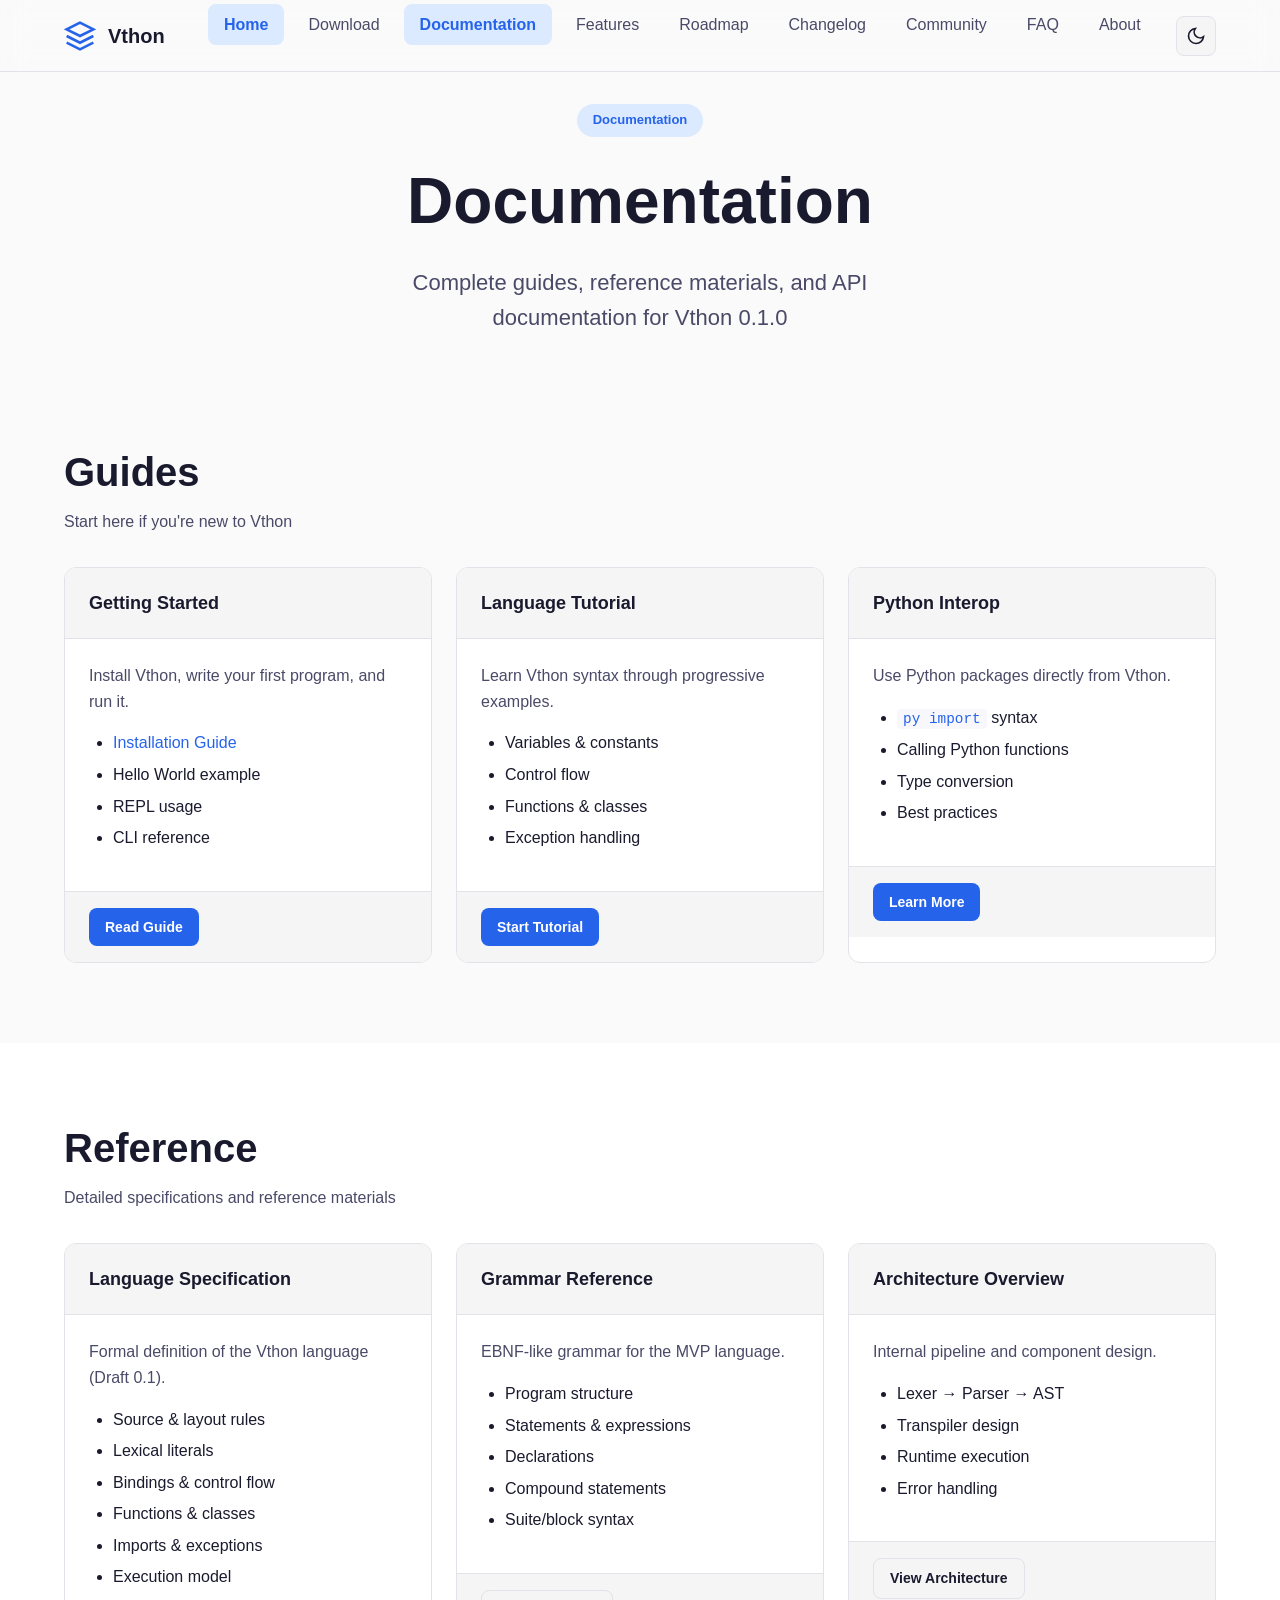
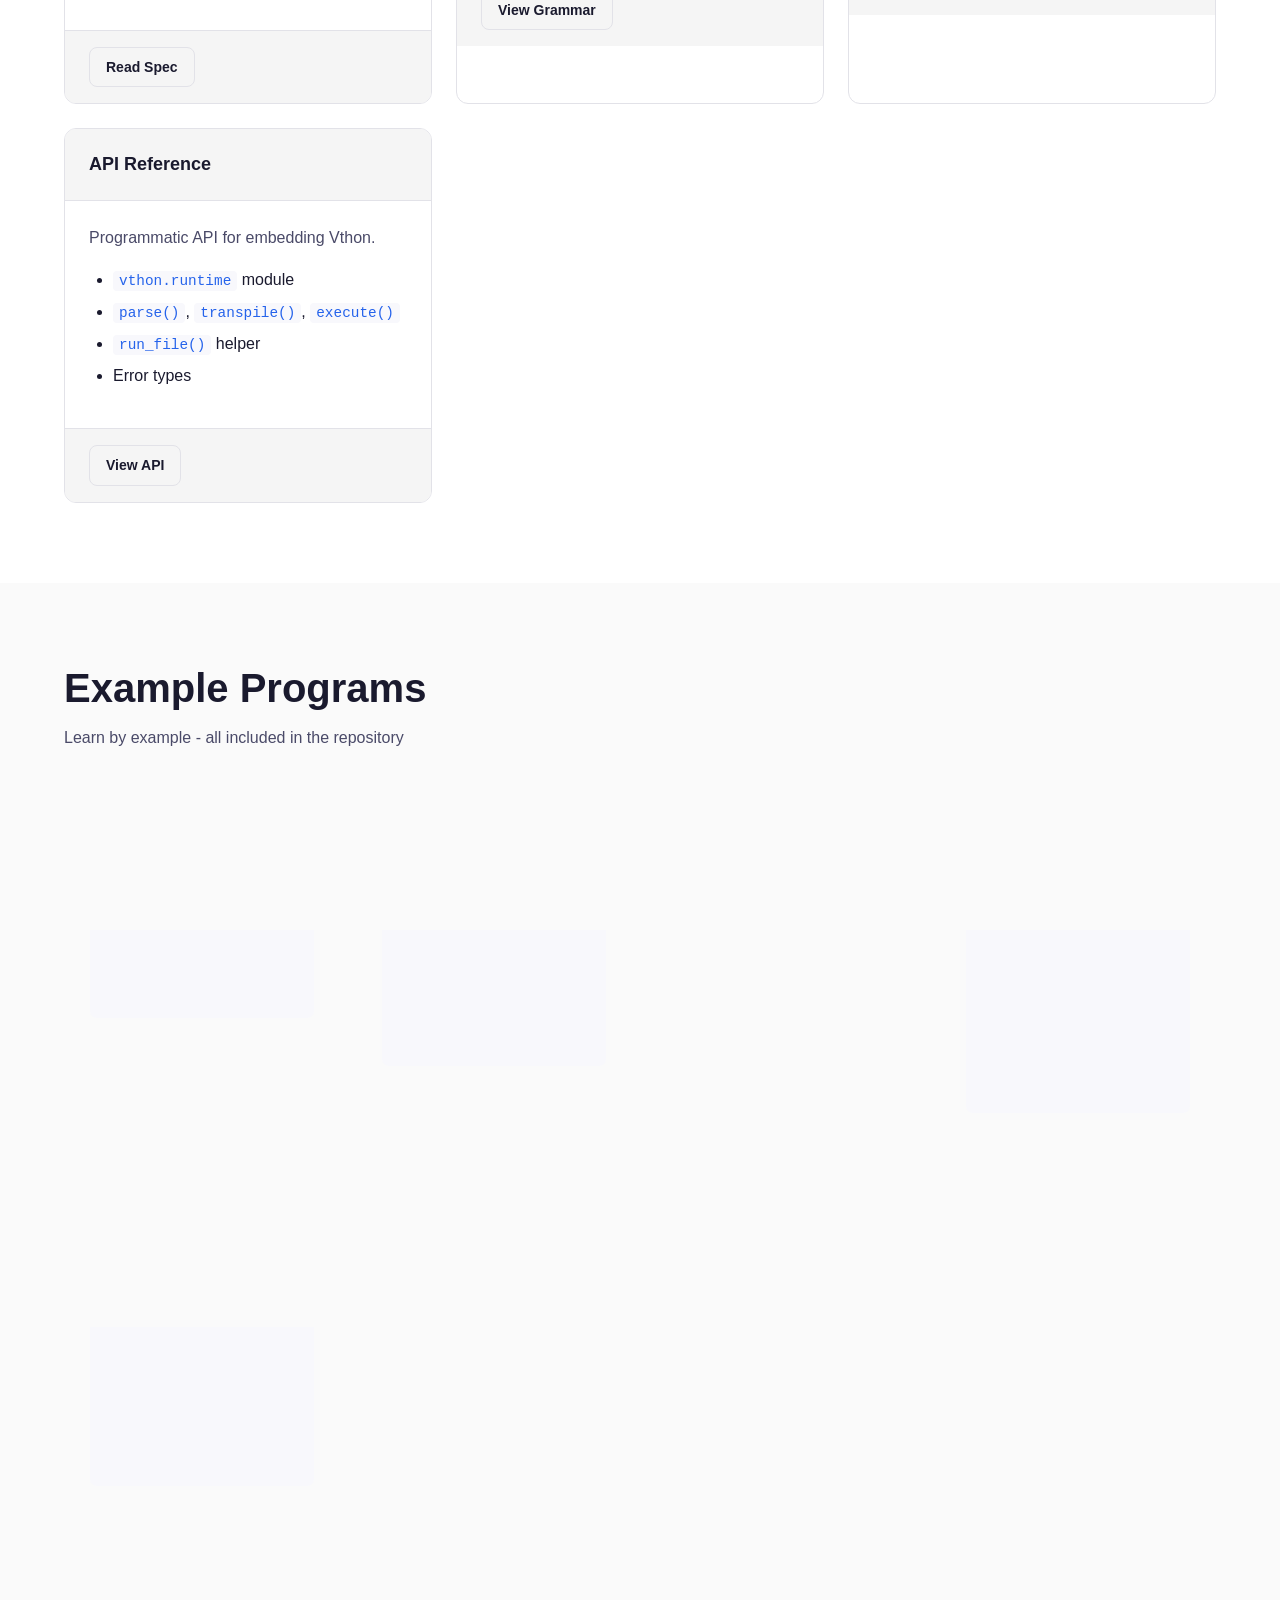
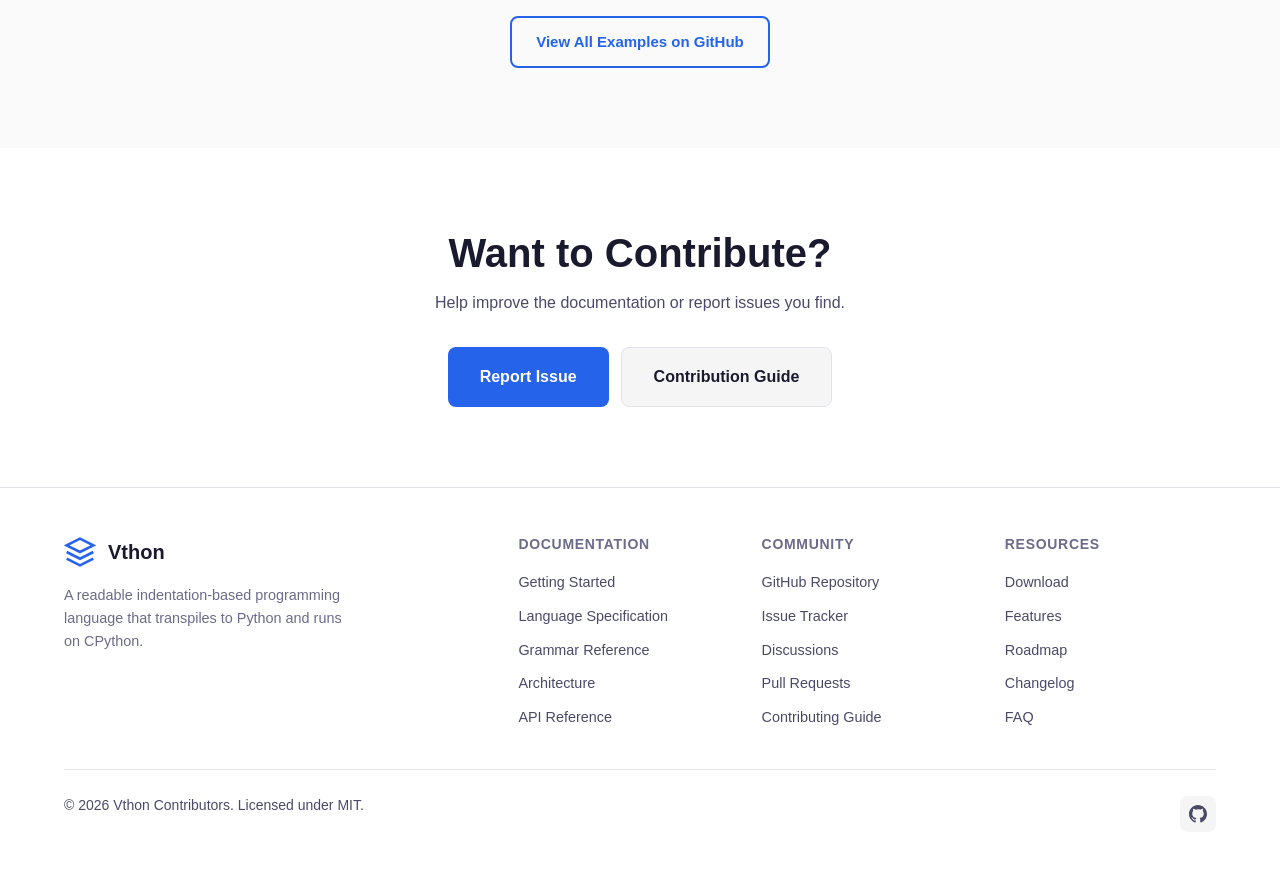
==== docs/documentation/index.html @ 4522f382 "Add complete Vthon website for GitHub Pages - Home page with hero, features overview, quick start, c" ====
<!DOCTYPE html>
<html lang="en" data-theme="light">
<head>
  <meta charset="UTF-8">
  <meta name="viewport" content="width=device-width, initial-scale=1.0">
  <meta name="description" content="Vthon Documentation - Getting started, language specification, grammar reference, architecture, and API">
  <meta name="theme-color" content="#2563eb">

  <meta property="og:type" content="website">
  <meta property="og:title" content="Vthon Documentation">
  <meta property="og:description" content="Complete documentation for Vthon - a readable indentation-based language that transpiles to Python">
  <meta property="og:image" content="../assets/images/og-image.png">
  <meta property="og:url" content="https://chicken-dr.github.io/Vthon/documentation/">

  <meta name="twitter:card" content="summary_large_image">
  <meta name="twitter:title" content="Vthon Documentation">
  <meta name="twitter:description" content="Complete documentation for Vthon">

  <title>Documentation - Vthon</title>

  <link rel="icon" type="image/svg+xml" href="../assets/images/favicon.svg">
  <link rel="apple-touch-icon" href="../assets/images/apple-touch-icon.png">
  <link rel="stylesheet" href="../assets/css/style.css">
  <link rel="preconnect" href="https://fonts.googleapis.com">
  <link rel="preconnect" href="https://fonts.gstatic.com" crossorigin>
</head>
<body>
  <header class="header" role="banner">
    <nav class="nav" role="navigation" aria-label="Main navigation">
      <a href="../index.html" class="nav-brand" aria-label="Vthon Home">
        <svg viewBox="0 0 24 24" fill="none" stroke="currentColor" stroke-width="2" aria-hidden="true">
          <path d="M12 2L2 7l10 5 10-5-10-5zM2 17l10 5 10-5M2 12l10 5 10-5"/>
        </svg>
        <span>Vthon</span>
      </a>

      <button class="nav-toggle" id="nav-toggle" aria-expanded="false" aria-label="Open menu" aria-controls="nav-menu">
        <svg viewBox="0 0 24 24" fill="none" stroke="currentColor" stroke-width="2" aria-hidden="true">
          <line x1="3" y1="6" x2="21" y2="6"></line>
          <line x1="3" y1="12" x2="21" y2="12"></line>
          <line x1="3" y1="18" x2="21" y2="18"></line>
        </svg>
      </button>

      <ul class="nav-menu" id="nav-menu" role="menubar">
        <li role="none"><a href="../index.html" class="nav-link" role="menuitem">Home</a></li>
        <li role="none"><a href="../download.html" class="nav-link" role="menuitem">Download</a></li>
        <li role="none"><a href="index.html" class="nav-link active" role="menuitem">Documentation</a></li>
        <li role="none"><a href="../features.html" class="nav-link" role="menuitem">Features</a></li>
        <li role="none"><a href="../roadmap.html" class="nav-link" role="menuitem">Roadmap</a></li>
        <li role="none"><a href="../changelog.html" class="nav-link" role="menuitem">Changelog</a></li>
        <li role="none"><a href="../community.html" class="nav-link" role="menuitem">Community</a></li>
        <li role="none"><a href="../faq.html" class="nav-link" role="menuitem">FAQ</a></li>
        <li role="none"><a href="../about.html" class="nav-link" role="menuitem">About</a></li>
      </ul>

      <button class="theme-toggle" id="theme-toggle" aria-label="Toggle dark mode" title="Toggle theme">
        <svg class="moon-icon" viewBox="0 0 24 24" fill="none" stroke="currentColor" stroke-width="2" aria-hidden="true">
          <path d="M21 12.79A9 9 0 1 1 11.21 3 7 7 0 0 0 21 12.79z"></path>
        </svg>
        <svg class="sun-icon" viewBox="0 0 24 24" fill="none" stroke="currentColor" stroke-width="2" aria-hidden="true">
          <circle cx="12" cy="12" r="5"></circle>
          <line x1="12" y1="1" x2="12" y2="3"></line>
          <line x1="12" y1="21" x2="12" y2="23"></line>
          <line x1="4.22" y1="4.22" x2="5.64" y2="5.64"></line>
          <line x1="18.36" y1="18.36" x2="19.78" y2="19.78"></line>
          <line x1="1" y1="12" x2="3" y2="12"></line>
          <line x1="21" y1="12" x2="23" y2="12"></line>
          <line x1="4.22" y1="19.78" x2="5.64" y2="18.36"></line>
          <line x1="18.36" y1="5.64" x2="19.78" y2="4.22"></line>
        </svg>
      </button>
    </nav>
  </header>

  <a href="#main-content" class="skip-link" style="position: absolute; top: -100%; left: 50%; transform: translateX(-50%); padding: 1rem; background: var(--color-primary); color: white; z-index: 10000; border-radius: var(--radius-md);">Skip to main content</a>

  <main id="main-content" role="main">
    <section class="hero" style="padding-top: calc(var(--header-height) + 2rem); padding-bottom: 2rem;" aria-labelledby="doc-title">
      <div class="container">
        <span class="hero-badge animate-fade-in-up">Documentation</span>
        <h1 id="doc-title" class="animate-fade-in-up">Documentation</h1>
        <p class="animate-fade-in-up delay-1" style="max-width: 600px; margin: 0 auto;">Complete guides, reference materials, and API documentation for Vthon 0.1.0</p>
      </div>
    </section>

    <section class="section" aria-labelledby="guides-title">
      <div class="container">
        <header style="margin-bottom: 2rem;">
          <h2 id="guides-title">Guides</h2>
          <p>Start here if you're new to Vthon</p>
        </header>

        <div class="card-grid">
          <article class="card animate-fade-in-up">
            <div class="card-header">
              <h3>Getting Started</h3>
            </div>
            <div class="card-body">
              <p>Install Vthon, write your first program, and run it.</p>
              <ul>
                <li><a href="../download.html">Installation Guide</a></li>
                <li>Hello World example</li>
                <li>REPL usage</li>
                <li>CLI reference</li>
              </ul>
            </div>
            <div class="card-footer">
              <a href="../download.html" class="btn btn-primary btn-sm">Read Guide</a>
            </div>
          </article>

          <article class="card animate-fade-in-up delay-1">
            <div class="card-header">
              <h3>Language Tutorial</h3>
            </div>
            <div class="card-body">
              <p>Learn Vthon syntax through progressive examples.</p>
              <ul>
                <li>Variables & constants</li>
                <li>Control flow</li>
                <li>Functions & classes</li>
                <li>Exception handling</li>
              </ul>
            </div>
            <div class="card-footer">
              <a href="language-spec.html" class="btn btn-primary btn-sm">Start Tutorial</a>
            </div>
          </article>

          <article class="card animate-fade-in-up delay-2">
            <div class="card-header">
              <h3>Python Interop</h3>
            </div>
            <div class="card-body">
              <p>Use Python packages directly from Vthon.</p>
              <ul>
                <li><code>py import</code> syntax</li>
                <li>Calling Python functions</li>
                <li>Type conversion</li>
                <li>Best practices</li>
              </ul>
            </div>
            <div class="card-footer">
              <a href="language-spec.html#interoperability" class="btn btn-primary btn-sm">Learn More</a>
            </div>
          </article>
        </div>
      </div>
    </section>

    <section class="section" style="background-color: var(--color-bg-secondary);" aria-labelledby="reference-title">
      <div class="container">
        <header style="margin-bottom: 2rem;">
          <h2 id="reference-title">Reference</h2>
          <p>Detailed specifications and reference materials</p>
        </header>

        <div class="card-grid">
          <article class="card animate-fade-in-up">
            <div class="card-header">
              <h3>Language Specification</h3>
            </div>
            <div class="card-body">
              <p>Formal definition of the Vthon language (Draft 0.1).</p>
              <ul>
                <li>Source & layout rules</li>
                <li>Lexical literals</li>
                <li>Bindings & control flow</li>
                <li>Functions & classes</li>
                <li>Imports & exceptions</li>
                <li>Execution model</li>
              </ul>
            </div>
            <div class="card-footer">
              <a href="language-spec.html" class="btn btn-secondary btn-sm">Read Spec</a>
            </div>
          </article>

          <article class="card animate-fade-in-up delay-1">
            <div class="card-header">
              <h3>Grammar Reference</h3>
            </div>
            <div class="card-body">
              <p>EBNF-like grammar for the MVP language.</p>
              <ul>
                <li>Program structure</li>
                <li>Statements & expressions</li>
                <li>Declarations</li>
                <li>Compound statements</li>
                <li>Suite/block syntax</li>
              </ul>
            </div>
            <div class="card-footer">
              <a href="grammar.html" class="btn btn-secondary btn-sm">View Grammar</a>
            </div>
          </article>

          <article class="card animate-fade-in-up delay-2">
            <div class="card-header">
              <h3>Architecture Overview</h3>
            </div>
            <div class="card-body">
              <p>Internal pipeline and component design.</p>
              <ul>
                <li>Lexer → Parser → AST</li>
                <li>Transpiler design</li>
                <li>Runtime execution</li>
                <li>Error handling</li>
              </ul>
            </div>
            <div class="card-footer">
              <a href="architecture.html" class="btn btn-secondary btn-sm">View Architecture</a>
            </div>
          </article>

          <article class="card animate-fade-in-up delay-3">
            <div class="card-header">
              <h3>API Reference</h3>
            </div>
            <div class="card-body">
              <p>Programmatic API for embedding Vthon.</p>
              <ul>
                <li><code>vthon.runtime</code> module</li>
                <li><code>parse()</code>, <code>transpile()</code>, <code>execute()</code></li>
                <li><code>run_file()</code> helper</li>
                <li>Error types</li>
              </ul>
            </div>
            <div class="card-footer">
              <a href="api.html" class="btn btn-secondary btn-sm">View API</a>
            </div>
          </article>
        </div>
      </div>
    </section>

    <section class="section" aria-labelledby="examples-title">
      <div class="container">
        <header style="margin-bottom: 2rem;">
          <h2 id="examples-title">Example Programs</h2>
          <p>Learn by example - all included in the repository</p>
        </header>

        <div style="display: grid; grid-template-columns: repeat(auto-fit, minmax(250px, 1fr)); gap: 1rem;">
          <a href="#" class="card animate-fade-in-up" style="text-decoration: none; color: inherit; display: block;">
            <div class="card-body">
              <h3 style="margin-bottom: 0.5rem;">hello.vth</h3>
              <p style="font-size: 0.9rem; color: var(--color-text-muted);">Basic output and variables</p>
              <div class="code-block" style="margin-top: 1rem;">
                <pre><code>let name = "Vthon"
print("Hello from " + name + "!")</code></pre>
              </div>
            </div>
          </a>

          <a href="#" class="card animate-fade-in-up delay-1" style="text-decoration: none; color: inherit; display: block;">
            <div class="card-body">
              <h3 style="margin-bottom: 0.5rem;">variables.vth</h3>
              <p style="font-size: 0.9rem; color: var(--color-text-muted);">let/const, types, collections</p>
              <div class="code-block" style="margin-top: 1rem;">
                <pre><code>let language = "Vthon"
const VERSION = "0.1.0"
let features = ["readable", "indented"]
print(language + " " + VERSION)</code></pre>
              </div>
            </div>
          </a>

          <a href="#" class="card animate-fade-in-up delay-2" style="text-decoration: none; color: inherit; display: block;">
            <div class="card-body">
              <h3 style="margin-bottom: 0.5rem;">functions.vth</h3>
              <p style="font-size: 0.9rem; color: var(--color-text-muted);">Function definitions</p>
              <div class="code-block" style="margin-top: 1rem;">
                <pre><code>fn add(a, b):
    return a + b

print(add(20, 22))</code></pre>
              </div>
            </div>
          </a>

          <a href="#" class="card animate-fade-in-up delay-3" style="text-decoration: none; color: inherit; display: block;">
            <div class="card-body">
              <h3 style="margin-bottom: 0.5rem;">classes.vth</h3>
              <p style="font-size: 0.9rem; color: var(--color-text-muted);">Classes with implicit self</p>
              <div class="code-block" style="margin-top: 1rem;">
                <pre><code>class Person:
    fn init(name):
        self.name = name

let person = Person("Ada")
print(person.greet())</code></pre>
              </div>
            </div>
          </a>

          <a href="#" class="card animate-fade-in-up delay-4" style="text-decoration: none; color: inherit; display: block;">
            <div class="card-body">
              <h3 style="margin-bottom: 0.5rem;">python_import.vth</h3>
              <p style="font-size: 0.9rem; color: var(--color-text-muted);">Python interoperability</p>
              <div class="code-block" style="margin-top: 1rem;">
                <pre><code>py import math
py from json import dumps

let result = {"sqrt": math.sqrt(81)}
print(dumps(result))</code></pre>
              </div>
            </div>
          </a>

          <a href="#" class="card animate-fade-in-up delay-1" style="text-decoration: none; color: inherit; display: block;">
            <div class="card-body">
              <h3 style="margin-bottom: 0.5rem;">control_flow.vth</h3>
              <p style="font-size: 0.9rem; color: var(--color-text-muted);">if/elif/else statements</p>
              <div class="code-block" style="margin-top: 1rem;">
                <pre><code>let x = 10
if x > 5:
    print("large")
elif x == 5:
    print("equal")
else:
    print("small")</code></pre>
              </div>
            </div>
          </a>
        </div>

        <div class="text-center mt-4">
          <a href="https://github.com/chicken-dr/Vthon/tree/main/examples" target="_blank" rel="noopener" class="btn btn-outline">View All Examples on GitHub</a>
        </div>
      </div>
    </section>

    <section class="section text-center" style="background-color: var(--color-bg-secondary);" aria-labelledby="doc-cta-title">
      <div class="container">
        <h2 id="doc-cta-title" class="animate-fade-in-up">Want to Contribute?</h2>
        <p class="animate-fade-in-up delay-1" style="max-width: 600px; margin: 0 auto 2rem;">Help improve the documentation or report issues you find.</p>
        <div class="btn-group animate-fade-in-up delay-2" style="justify-content: center;">
          <a href="https://github.com/chicken-dr/Vthon/issues/new" target="_blank" rel="noopener" class="btn btn-primary btn-lg">Report Issue</a>
          <a href="../community.html" class="btn btn-secondary btn-lg">Contribution Guide</a>
        </div>
      </div>
    </section>
  </main>

  <footer class="footer" role="contentinfo">
    <div class="container">
      <div class="footer-grid">
        <div class="footer-brand">
          <a href="../index.html" class="nav-brand" aria-label="Vthon Home">
            <svg viewBox="0 0 24 24" fill="none" stroke="currentColor" stroke-width="2" aria-hidden="true">
              <path d="M12 2L2 7l10 5 10-5-10-5zM2 17l10 5 10-5M2 12l10 5 10-5"/>
            </svg>
            <span>Vthon</span>
          </a>
          <p>A readable indentation-based programming language that transpiles to Python and runs on CPython.</p>
        </div>

        <nav class="footer-links" aria-label="Documentation">
          <h4>Documentation</h4>
          <ul>
            <li><a href="index.html">Getting Started</a></li>
            <li><a href="language-spec.html">Language Specification</a></li>
            <li><a href="grammar.html">Grammar Reference</a></li>
            <li><a href="architecture.html">Architecture</a></li>
            <li><a href="api.html">API Reference</a></li>
          </ul>
        </nav>

        <nav class="footer-links" aria-label="Community">
          <h4>Community</h4>
          <ul>
            <li><a href="https://github.com/chicken-dr/Vthon" target="_blank" rel="noopener">GitHub Repository</a></li>
            <li><a href="https://github.com/chicken-dr/Vthon/issues" target="_blank" rel="noopener">Issue Tracker</a></li>
            <li><a href="https://github.com/chicken-dr/Vthon/discussions" target="_blank" rel="noopener">Discussions</a></li>
            <li><a href="https://github.com/chicken-dr/Vthon/pulls" target="_blank" rel="noopener">Pull Requests</a></li>
            <li><a href="../community.html">Contributing Guide</a></li>
          </ul>
        </nav>

        <nav class="footer-links" aria-label="Resources">
          <h4>Resources</h4>
          <ul>
            <li><a href="../download.html">Download</a></li>
            <li><a href="../features.html">Features</a></li>
            <li><a href="../roadmap.html">Roadmap</a></li>
            <li><a href="../changelog.html">Changelog</a></li>
            <li><a href="../faq.html">FAQ</a></li>
          </ul>
        </nav>
      </div>

      <div class="footer-bottom">
        <p>&copy; 2026 Vthon Contributors. Licensed under MIT.</p>
        <div class="footer-social">
          <a href="https://github.com/chicken-dr/Vthon" target="_blank" rel="noopener" aria-label="GitHub">
            <svg viewBox="0 0 24 24" fill="currentColor" aria-hidden="true"><path d="M12 0C5.374 0 0 5.373 0 12c0 5.302 3.438 9.8 8.207 11.387.599.111.793-.261.793-.577v-2.234c-3.338.726-4.033-1.416-4.033-1.416-.546-1.387-1.333-1.756-1.333-1.756-1.089-.745.083-.729.083-.729 1.205.084 1.839 1.237 1.839 1.237 1.07 1.834 2.807 1.304 3.492.997.107-.775.418-1.305.762-1.604-2.665-.305-5.467-1.334-5.467-5.931 0-1.311.469-2.381 1.236-3.221-.124-.303-.535-1.524.117-3.176 0 0 1.008-.322 3.301 1.23A11.509 11.509 0 0112 5.803c1.02.005 2.047.138 3.006.404 2.291-1.552 3.297-1.23 3.297-1.23.653 1.653.242 2.874.118 3.176.77.84 1.235 1.911 1.235 3.221 0 4.609-2.807 5.624-5.479 5.921.43.372.823 1.102.823 2.222v3.293c0 .319.192.694.801.576C20.566 21.797 24 17.3 24 12c0-6.627-5.373-12-12-12z"/></svg>
          </a>
        </div>
      </div>
    </div>
  </footer>

  <button class="scroll-top" id="scroll-top" aria-label="Scroll to top" title="Scroll to top">
    <svg viewBox="0 0 24 24" fill="none" stroke="currentColor" stroke-width="2" aria-hidden="true" width="20" height="20">
      <path d="M18 15l-6-6-6 6"/>
    </svg>
  </button>

  <script src="../assets/js/main.js"></script>
</body>
</html>
---- docs/assets/css/style.css ----
/* Vthon Website Styles */
/* ============================================ */

:root {
  /* Light theme (default) */
  --color-bg: #fafafa;
  --color-bg-secondary: #ffffff;
  --color-bg-tertiary: #f5f5f5;
  --color-text: #1a1a2e;
  --color-text-secondary: #4a4a68;
  --color-text-muted: #6b6b8a;
  --color-primary: #2563eb;
  --color-primary-hover: #1d4ed8;
  --color-primary-light: #dbeafe;
  --color-accent: #0891b2;
  --color-accent-hover: #0e7490;
  --color-border: #e2e2e8;
  --color-border-light: #ededef;
  --color-code-bg: #f8f8fc;
  --color-code-text: #1a1a2e;
  --color-success: #059669;
  --color-warning: #d97706;
  --color-error: #dc2626;
  --shadow-sm: 0 1px 2px rgba(0, 0, 0, 0.05);
  --shadow-md: 0 4px 6px -1px rgba(0, 0, 0, 0.1), 0 2px 4px -2px rgba(0, 0, 0, 0.1);
  --shadow-lg: 0 10px 15px -3px rgba(0, 0, 0, 0.1), 0 4px 6px -4px rgba(0, 0, 0, 0.1);
  --shadow-xl: 0 20px 25px -5px rgba(0, 0, 0, 0.1), 0 8px 10px -6px rgba(0, 0, 0, 0.1);
  --radius-sm: 4px;
  --radius-md: 8px;
  --radius-lg: 12px;
  --radius-xl: 16px;
  --font-sans: -apple-system, BlinkMacSystemFont, "Segoe UI", Roboto, "Helvetica Neue", Arial, sans-serif;
  --font-mono: "SF Mono", "Fira Code", "Fira Mono", Menlo, Consolas, monospace;
  --transition-fast: 150ms ease;
  --transition-normal: 250ms ease;
  --transition-slow: 350ms ease;
  --max-width: 1200px;
  --header-height: 72px;
}

[data-theme="dark"] {
  --color-bg: #0f0f1a;
  --color-bg-secondary: #161622;
  --color-bg-tertiary: #1e1e2e;
  --color-text: #f0f0f5;
  --color-text-secondary: #b8b8cc;
  --color-text-muted: #8a8a9e;
  --color-primary: #3b82f6;
  --color-primary-hover: #60a5fa;
  --color-primary-light: #1e3a5f;
  --color-accent: #22d3ee;
  --color-accent-hover: #67e8f9;
  --color-border: #2a2a3e;
  --color-border-light: #222233;
  --color-code-bg: #161622;
  --color-code-text: #e8e8ed;
  --shadow-sm: 0 1px 2px rgba(0, 0, 0, 0.3);
  --shadow-md: 0 4px 6px -1px rgba(0, 0, 0, 0.4), 0 2px 4px -2px rgba(0, 0, 0, 0.3);
  --shadow-lg: 0 10px 15px -3px rgba(0, 0, 0, 0.4), 0 4px 6px -4px rgba(0, 0, 0, 0.3);
  --shadow-xl: 0 20px 25px -5px rgba(0, 0, 0, 0.5), 0 8px 10px -6px rgba(0, 0, 0, 0.3);
}

*, *::before, *::after {
  box-sizing: border-box;
  margin: 0;
  padding: 0;
}

html {
  scroll-behavior: smooth;
  -webkit-font-smoothing: antialiased;
  -moz-osx-font-smoothing: grayscale;
}

body {
  font-family: var(--font-sans);
  font-size: 16px;
  line-height: 1.6;
  color: var(--color-text);
  background-color: var(--color-bg);
  transition: background-color var(--transition-normal), color var(--transition-normal);
}

a {
  color: var(--color-primary);
  text-decoration: none;
  transition: color var(--transition-fast);
}

a:hover {
  color: var(--color-primary-hover);
  text-decoration: underline;
}

a:focus-visible {
  outline: 2px solid var(--color-primary);
  outline-offset: 2px;
  border-radius: var(--radius-sm);
}

img {
  max-width: 100%;
  height: auto;
  display: block;
}

/* Typography */
h1, h2, h3, h4, h5, h6 {
  font-weight: 700;
  line-height: 1.25;
  color: var(--color-text);
  margin-bottom: 0.75rem;
}

h1 { font-size: clamp(2.5rem, 5vw, 4rem); }
h2 { font-size: clamp(1.75rem, 3.5vw, 2.5rem); }
h3 { font-size: clamp(1.25rem, 2.5vw, 1.75rem); }
h4 { font-size: clamp(1.125rem, 2vw, 1.375rem); }

p {
  margin-bottom: 1rem;
  color: var(--color-text-secondary);
}

code {
  font-family: var(--font-mono);
  font-size: 0.9em;
  background-color: var(--color-code-bg);
  color: var(--color-primary);
  padding: 0.125rem 0.375rem;
  border-radius: var(--radius-sm);
}

pre {
  font-family: var(--font-mono);
  font-size: 0.875rem;
  line-height: 1.7;
  background-color: var(--color-code-bg);
  color: var(--color-code-text);
  padding: 1.25rem;
  border-radius: var(--radius-md);
  overflow-x: auto;
  border: 1px solid var(--color-border);
  margin-bottom: 1.5rem;
}

pre code {
  background: none;
  padding: 0;
  color: inherit;
  font-size: inherit;
}

kbd {
  font-family: var(--font-mono);
  font-size: 0.8rem;
  background-color: var(--color-bg-tertiary);
  color: var(--color-text);
  padding: 0.125rem 0.375rem;
  border-radius: var(--radius-sm);
  border: 1px solid var(--color-border);
  box-shadow: 0 1px 0 var(--color-border);
}

blockquote {
  border-left: 4px solid var(--color-primary);
  padding-left: 1.5rem;
  margin: 1.5rem 0;
  color: var(--color-text-secondary);
  font-style: italic;
}

ul, ol {
  margin-bottom: 1rem;
  padding-left: 1.5rem;
}

li {
  margin-bottom: 0.375rem;
}

table {
  width: 100%;
  border-collapse: collapse;
  margin-bottom: 1.5rem;
  font-size: 0.9rem;
}

th, td {
  padding: 0.75rem 1rem;
  text-align: left;
  border-bottom: 1px solid var(--color-border);
}

th {
  font-weight: 600;
  color: var(--color-text);
  background-color: var(--color-bg-tertiary);
}

tr:hover td {
  background-color: var(--color-bg-tertiary);
}

/* Layout */
.container {
  width: 100%;
  max-width: var(--max-width);
  margin: 0 auto;
  padding: 0 1.5rem;
}

.section {
  padding: 5rem 0;
}

.section-sm {
  padding: 3rem 0;
}

.section-lg {
  padding: 7rem 0;
}

/* Header / Navigation */
.header {
  position: fixed;
  top: 0;
  left: 0;
  right: 0;
  height: var(--header-height);
  background-color: rgba(var(--color-bg-secondary), 0.9);
  backdrop-filter: blur(12px);
  border-bottom: 1px solid var(--color-border);
  z-index: 1000;
  transition: background-color var(--transition-normal), border-color var(--transition-normal);
}

.nav {
  display: flex;
  align-items: center;
  justify-content: space-between;
  height: 100%;
  max-width: var(--max-width);
  margin: 0 auto;
  padding: 0 1.5rem;
}

.nav-brand {
  display: flex;
  align-items: center;
  gap: 0.75rem;
  font-weight: 700;
  font-size: 1.25rem;
  color: var(--color-text);
  text-decoration: none;
}

.nav-brand:hover {
  text-decoration: none;
  color: var(--color-primary);
}

.nav-brand svg {
  width: 32px;
  height: 32px;
  color: var(--color-primary);
}

.nav-menu {
  display: flex;
  align-items: center;
  gap: 0.5rem;
  list-style: none;
}

.nav-link {
  display: block;
  padding: 0.5rem 1rem;
  color: var(--color-text-secondary);
  font-weight: 500;
  border-radius: var(--radius-md);
  transition: color var(--transition-fast), background-color var(--transition-fast);
  text-decoration: none;
}

.nav-link:hover,
.nav-link.active {
  color: var(--color-primary);
  background-color: var(--color-primary-light);
  text-decoration: none;
}

.nav-link.active {
  font-weight: 600;
}

.nav-toggle {
  display: none;
  padding: 0.5rem;
  background: none;
  border: none;
  cursor: pointer;
  color: var(--color-text);
}

.nav-toggle svg {
  width: 24px;
  height: 24px;
}

.theme-toggle {
  display: flex;
  align-items: center;
  justify-content: center;
  width: 40px;
  height: 40px;
  background-color: var(--color-bg-tertiary);
  border: 1px solid var(--color-border);
  border-radius: var(--radius-md);
  cursor: pointer;
  color: var(--color-text);
  transition: background-color var(--transition-fast), border-color var(--transition-fast), color var(--transition-fast);
}

.theme-toggle:hover {
  background-color: var(--color-primary-light);
  border-color: var(--color-primary);
  color: var(--color-primary);
}

.theme-toggle svg {
  width: 20px;
  height: 20px;
}

.theme-toggle .sun-icon {
  display: none;
}

[data-theme="dark"] .theme-toggle .sun-icon {
  display: block;
}

[data-theme="dark"] .theme-toggle .moon-icon {
  display: none;
}

/* Mobile Navigation */
@media (max-width: 768px) {
  .nav-toggle {
    display: flex;
  }

  .nav-menu {
    position: fixed;
    top: var(--header-height);
    left: 0;
    right: 0;
    background-color: var(--color-bg-secondary);
    border-bottom: 1px solid var(--color-border);
    flex-direction: column;
    padding: 1.5rem;
    gap: 0.5rem;
    transform: translateY(-100%);
    opacity: 0;
    visibility: hidden;
    transition: transform var(--transition-normal), opacity var(--transition-normal), visibility var(--transition-normal);
    box-shadow: var(--shadow-lg);
  }

  .nav-menu.open {
    transform: translateY(0);
    opacity: 1;
    visibility: visible;
  }

  .nav-link {
    width: 100%;
    text-align: center;
    padding: 0.75rem 1rem;
  }
}

/* Buttons */
.btn {
  display: inline-flex;
  align-items: center;
  justify-content: center;
  gap: 0.5rem;
  padding: 0.75rem 1.5rem;
  font-size: 0.9375rem;
  font-weight: 600;
  border-radius: var(--radius-md);
  border: none;
  cursor: pointer;
  text-decoration: none;
  transition: all var(--transition-fast);
  white-space: nowrap;
}

.btn:focus-visible {
  outline: 2px solid var(--color-primary);
  outline-offset: 2px;
}

.btn-primary {
  background-color: var(--color-primary);
  color: white;
}

.btn-primary:hover {
  background-color: var(--color-primary-hover);
  color: white;
  text-decoration: none;
}

.btn-secondary {
  background-color: var(--color-bg-tertiary);
  color: var(--color-text);
  border: 1px solid var(--color-border);
}

.btn-secondary:hover {
  background-color: var(--color-primary-light);
  border-color: var(--color-primary);
  color: var(--color-primary);
  text-decoration: none;
}

.btn-outline {
  background-color: transparent;
  color: var(--color-primary);
  border: 2px solid var(--color-primary);
}

.btn-outline:hover {
  background-color: var(--color-primary);
  color: white;
  text-decoration: none;
}

.btn-lg {
  padding: 1rem 2rem;
  font-size: 1rem;
}

.btn-sm {
  padding: 0.5rem 1rem;
  font-size: 0.875rem;
}

.btn-group {
  display: flex;
  flex-wrap: wrap;
  gap: 0.75rem;
}

/* Hero Section */
.hero {
  padding: calc(var(--header-height) + 4rem) 0 4rem;
  text-align: center;
}

.hero-badge {
  display: inline-block;
  padding: 0.375rem 1rem;
  font-size: 0.8125rem;
  font-weight: 600;
  color: var(--color-primary);
  background-color: var(--color-primary-light);
  border-radius: 9999px;
  margin-bottom: 1.5rem;
}

.hero h1 {
  margin-bottom: 1.5rem;
}

.hero .highlight {
  color: var(--color-primary);
}

.hero p {
  font-size: clamp(1.125rem, 2vw, 1.375rem);
  max-width: 700px;
  margin: 0 auto 2rem;
  color: var(--color-text-secondary);
}

.hero-code {
  max-width: 700px;
  margin: 2rem auto 0;
  text-align: left;
  border-radius: var(--radius-lg);
  overflow: hidden;
  box-shadow: var(--shadow-xl);
  border: 1px solid var(--color-border);
}

.hero-code-header {
  display: flex;
  align-items: center;
  gap: 0.5rem;
  padding: 0.75rem 1rem;
  background-color: var(--color-bg-tertiary);
  border-bottom: 1px solid var(--color-border);
}

.hero-code-dot {
  width: 12px;
  height: 12px;
  border-radius: 50%;
}

.hero-code-dot.red { background-color: #ff5f57; }
.hero-code-dot.yellow { background-color: #ffbd2e; }
.hero-code-dot.green { background-color: #28ca42; }

.hero-code-title {
  font-family: var(--font-mono);
  font-size: 0.8125rem;
  color: var(--color-text-muted);
  margin-left: auto;
}

.hero-code pre {
  margin: 0;
  border-radius: 0;
  border: none;
}

/* Feature Cards */
.feature-grid {
  display: grid;
  grid-template-columns: repeat(auto-fit, minmax(280px, 1fr));
  gap: 1.5rem;
  margin-top: 3rem;
}

.feature-card {
  padding: 2rem;
  background-color: var(--color-bg-secondary);
  border: 1px solid var(--color-border);
  border-radius: var(--radius-lg);
  transition: transform var(--transition-normal), box-shadow var(--transition-normal), border-color var(--transition-normal);
}

.feature-card:hover {
  transform: translateY(-4px);
  box-shadow: var(--shadow-lg);
  border-color: var(--color-primary);
}

.feature-icon {
  width: 48px;
  height: 48px;
  display: flex;
  align-items: center;
  justify-content: center;
  background-color: var(--color-primary-light);
  color: var(--color-primary);
  border-radius: var(--radius-md);
  margin-bottom: 1rem;
}

.feature-icon svg {
  width: 24px;
  height: 24px;
}

.feature-card h3 {
  font-size: 1.25rem;
  margin-bottom: 0.75rem;
}

.feature-card p {
  color: var(--color-text-secondary);
  margin-bottom: 0;
}

/* Code Block Enhancements */
.code-block {
  position: relative;
  margin-bottom: 1.5rem;
}

.code-block-header {
  display: flex;
  align-items: center;
  justify-content: space-between;
  padding: 0.5rem 1rem;
  background-color: var(--color-bg-tertiary);
  border: 1px solid var(--color-border);
  border-bottom: none;
  border-radius: var(--radius-md) var(--radius-md) 0 0;
  font-family: var(--font-mono);
  font-size: 0.8125rem;
  color: var(--color-text-muted);
}

.code-block-copy {
  padding: 0.25rem 0.75rem;
  font-size: 0.75rem;
  background-color: var(--color-bg);
  border: 1px solid var(--color-border);
  border-radius: var(--radius-sm);
  color: var(--color-text-secondary);
  cursor: pointer;
  transition: all var(--transition-fast);
}

.code-block-copy:hover {
  background-color: var(--color-primary-light);
  border-color: var(--color-primary);
  color: var(--color-primary);
}

.code-block-copy.copied {
  background-color: var(--color-success);
  border-color: var(--color-success);
  color: white;
}

.code-block pre {
  margin: 0;
  border-radius: 0 0 var(--radius-md) var(--radius-md);
  border: 1px solid var(--color-border);
  border-top: none;
}

/* Cards */
.card-grid {
  display: grid;
  grid-template-columns: repeat(auto-fit, minmax(300px, 1fr));
  gap: 1.5rem;
}

.card {
  background-color: var(--color-bg-secondary);
  border: 1px solid var(--color-border);
  border-radius: var(--radius-lg);
  overflow: hidden;
  transition: transform var(--transition-normal), box-shadow var(--transition-normal);
}

.card:hover {
  transform: translateY(-2px);
  box-shadow: var(--shadow-lg);
}

.card-header {
  padding: 1.5rem;
  border-bottom: 1px solid var(--color-border);
  background-color: var(--color-bg-tertiary);
}

.card-header h3 {
  margin: 0;
  font-size: 1.125rem;
}

.card-body {
  padding: 1.5rem;
}

.card-footer {
  padding: 1rem 1.5rem;
  border-top: 1px solid var(--color-border);
  background-color: var(--color-bg-tertiary);
  display: flex;
  align-items: center;
  gap: 0.75rem;
}

/* Badges */
.badge {
  display: inline-flex;
  align-items: center;
  padding: 0.25rem 0.625rem;
  font-size: 0.7rem;
  font-weight: 600;
  text-transform: uppercase;
  letter-spacing: 0.05em;
  border-radius: 9999px;
}

.badge-primary {
  background-color: var(--color-primary-light);
  color: var(--color-primary);
}

.badge-success {
  background-color: #d1fae5;
  color: var(--color-success);
}

.badge-warning {
  background-color: #fef3c7;
  color: var(--color-warning);
}

.badge-error {
  background-color: #fee2e2;
  color: var(--color-error);
}

[data-theme="dark"] .badge-success {
  background-color: #064e3b;
  color: #6ee7b7;
}

[data-theme="dark"] .badge-warning {
  background-color: #78350f;
  color: #fcd34d;
}

[data-theme="dark"] .badge-error {
  background-color: #7f1d1d;
  color: #fca5a5;
}

/* Footer */
.footer {
  padding: 3rem 0;
  background-color: var(--color-bg-secondary);
  border-top: 1px solid var(--color-border);
  margin-top: auto;
}

.footer-grid {
  display: grid;
  grid-template-columns: 2fr repeat(3, 1fr);
  gap: 2rem;
  margin-bottom: 2rem;
}

.footer-brand {
  max-width: 280px;
}

.footer-brand .nav-brand {
  margin-bottom: 1rem;
}

.footer-brand p {
  font-size: 0.9rem;
  color: var(--color-text-muted);
}

.footer-links h4 {
  font-size: 0.875rem;
  font-weight: 600;
  text-transform: uppercase;
  letter-spacing: 0.05em;
  color: var(--color-text-muted);
  margin-bottom: 1rem;
}

.footer-links ul {
  list-style: none;
  padding: 0;
  margin: 0;
}

.footer-links li {
  margin-bottom: 0.5rem;
}

.footer-links a {
  color: var(--color-text-secondary);
  font-size: 0.9rem;
}

.footer-links a:hover {
  color: var(--color-primary);
}

.footer-bottom {
  padding-top: 1.5rem;
  border-top: 1px solid var(--color-border);
  display: flex;
  flex-wrap: wrap;
  align-items: center;
  justify-content: space-between;
  gap: 1rem;
  font-size: 0.875rem;
  color: var(--color-text-muted);
}

.footer-social {
  display: flex;
  gap: 1rem;
}

.footer-social a {
  display: flex;
  align-items: center;
  justify-content: center;
  width: 36px;
  height: 36px;
  border-radius: var(--radius-md);
  background-color: var(--color-bg-tertiary);
  color: var(--color-text-secondary);
  transition: all var(--transition-fast);
}

.footer-social a:hover {
  background-color: var(--color-primary-light);
  color: var(--color-primary);
  text-decoration: none;
}

.footer-social svg {
  width: 18px;
  height: 18px;
}

/* Scroll to top */
.scroll-top {
  position: fixed;
  bottom: 2rem;
  right: 2rem;
  width: 44px;
  height: 44px;
  display: flex;
  align-items: center;
  justify-content: center;
  background-color: var(--color-primary);
  color: white;
  border: none;
  border-radius: 50%;
  cursor: pointer;
  opacity: 0;
  visibility: hidden;
  transform: translateY(20px);
  transition: all var(--transition-normal);
  box-shadow: var(--shadow-lg);
  z-index: 100;
}

.scroll-top.visible {
  opacity: 1;
  visibility: visible;
  transform: translateY(0);
}

.scroll-top:hover {
  background-color: var(--color-primary-hover);
  transform: translateY(-4px);
}

/* Utility Classes */
.text-center { text-align: center; }
.text-muted { color: var(--color-text-muted); }
.mt-1 { margin-top: 0.5rem; }
.mt-2 { margin-top: 1rem; }
.mt-3 { margin-top: 1.5rem; }
.mt-4 { margin-top: 2rem; }
.mb-1 { margin-bottom: 0.5rem; }
.mb-2 { margin-bottom: 1rem; }
.mb-3 { margin-bottom: 1.5rem; }
.mb-4 { margin-bottom: 2rem; }

/* Animation */
@keyframes fadeInUp {
  from {
    opacity: 0;
    transform: translateY(20px);
  }
  to {
    opacity: 1;
    transform: translateY(0);
  }
}

.animate-fade-in-up {
  animation: fadeInUp 0.6s ease forwards;
}

.delay-1 { animation-delay: 0.1s; }
.delay-2 { animation-delay: 0.2s; }
.delay-3 { animation-delay: 0.3s; }
.delay-4 { animation-delay: 0.4s; }

/* Print Styles */
@media print {
  .header, .footer, .scroll-top, .theme-toggle, .btn {
    display: none !important;
  }
  body {
    background: white;
    color: black;
  }
  a {
    text-decoration: underline;
  }
}
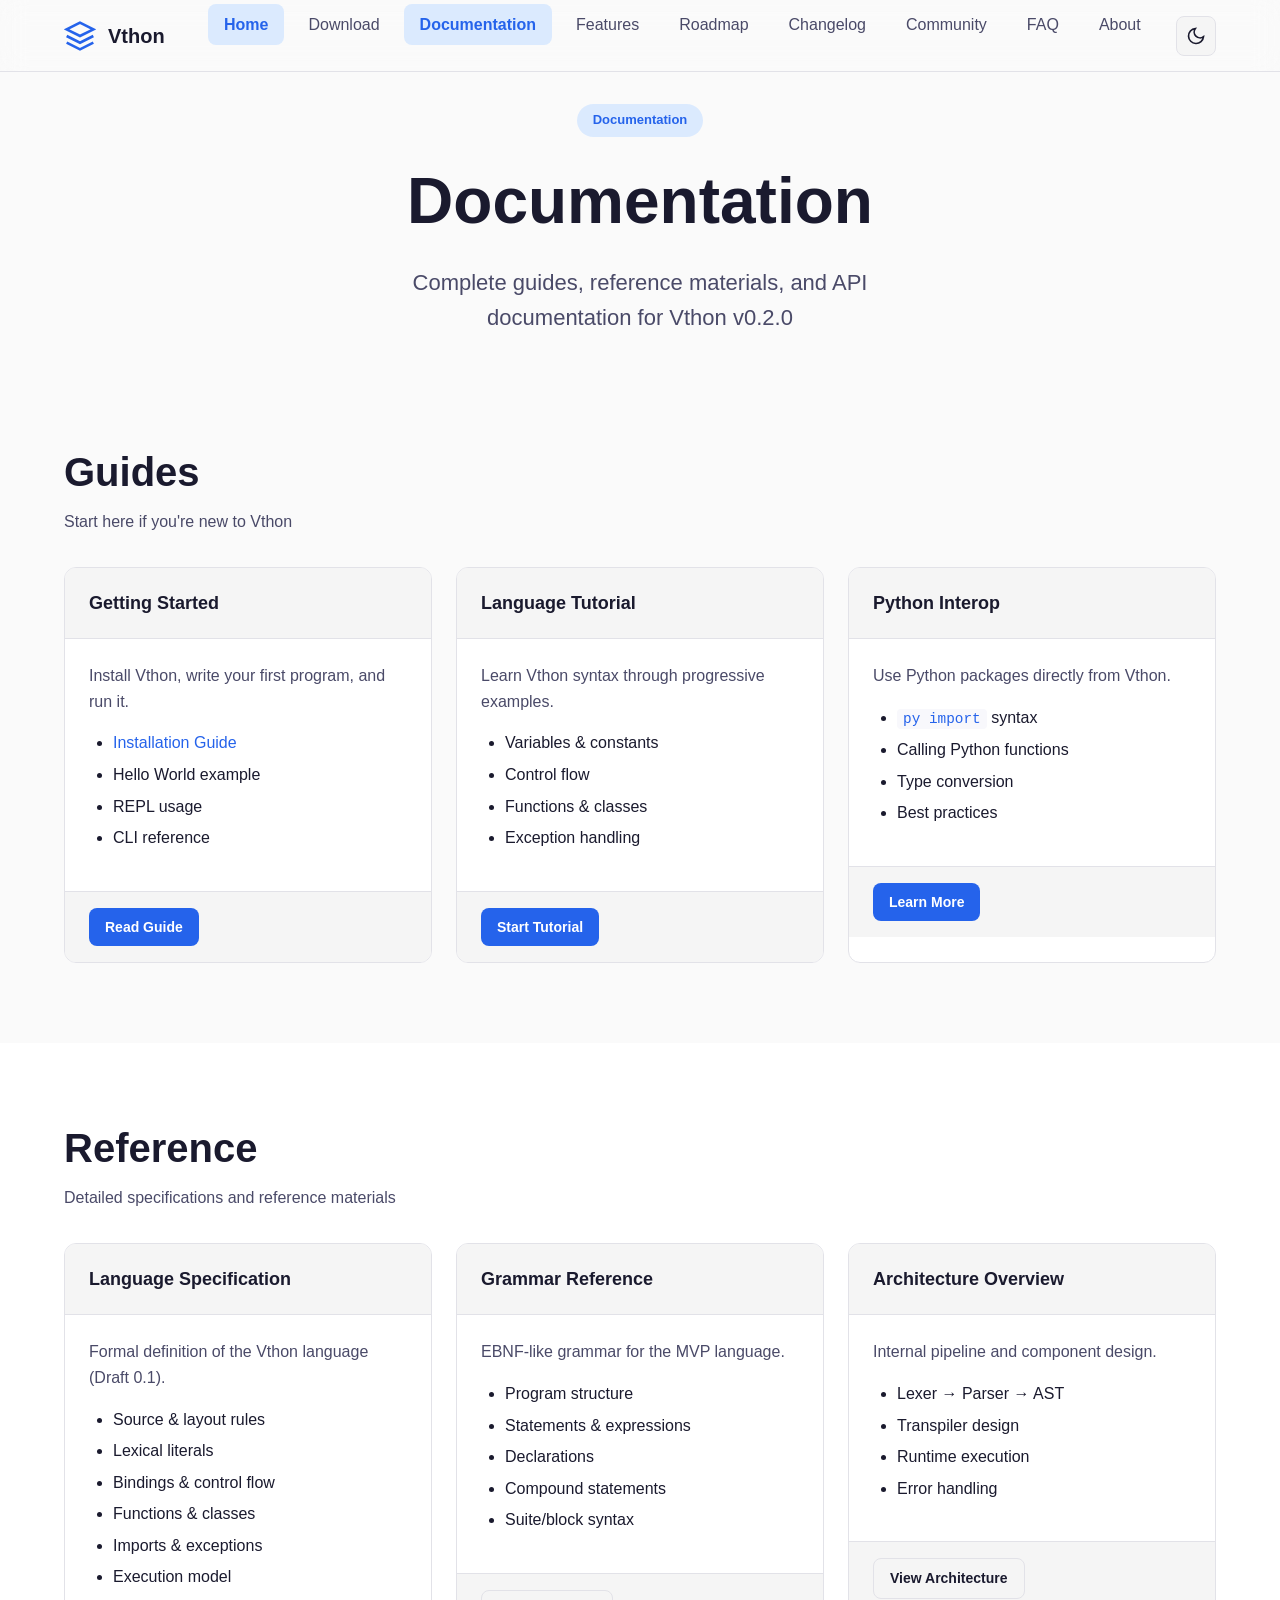
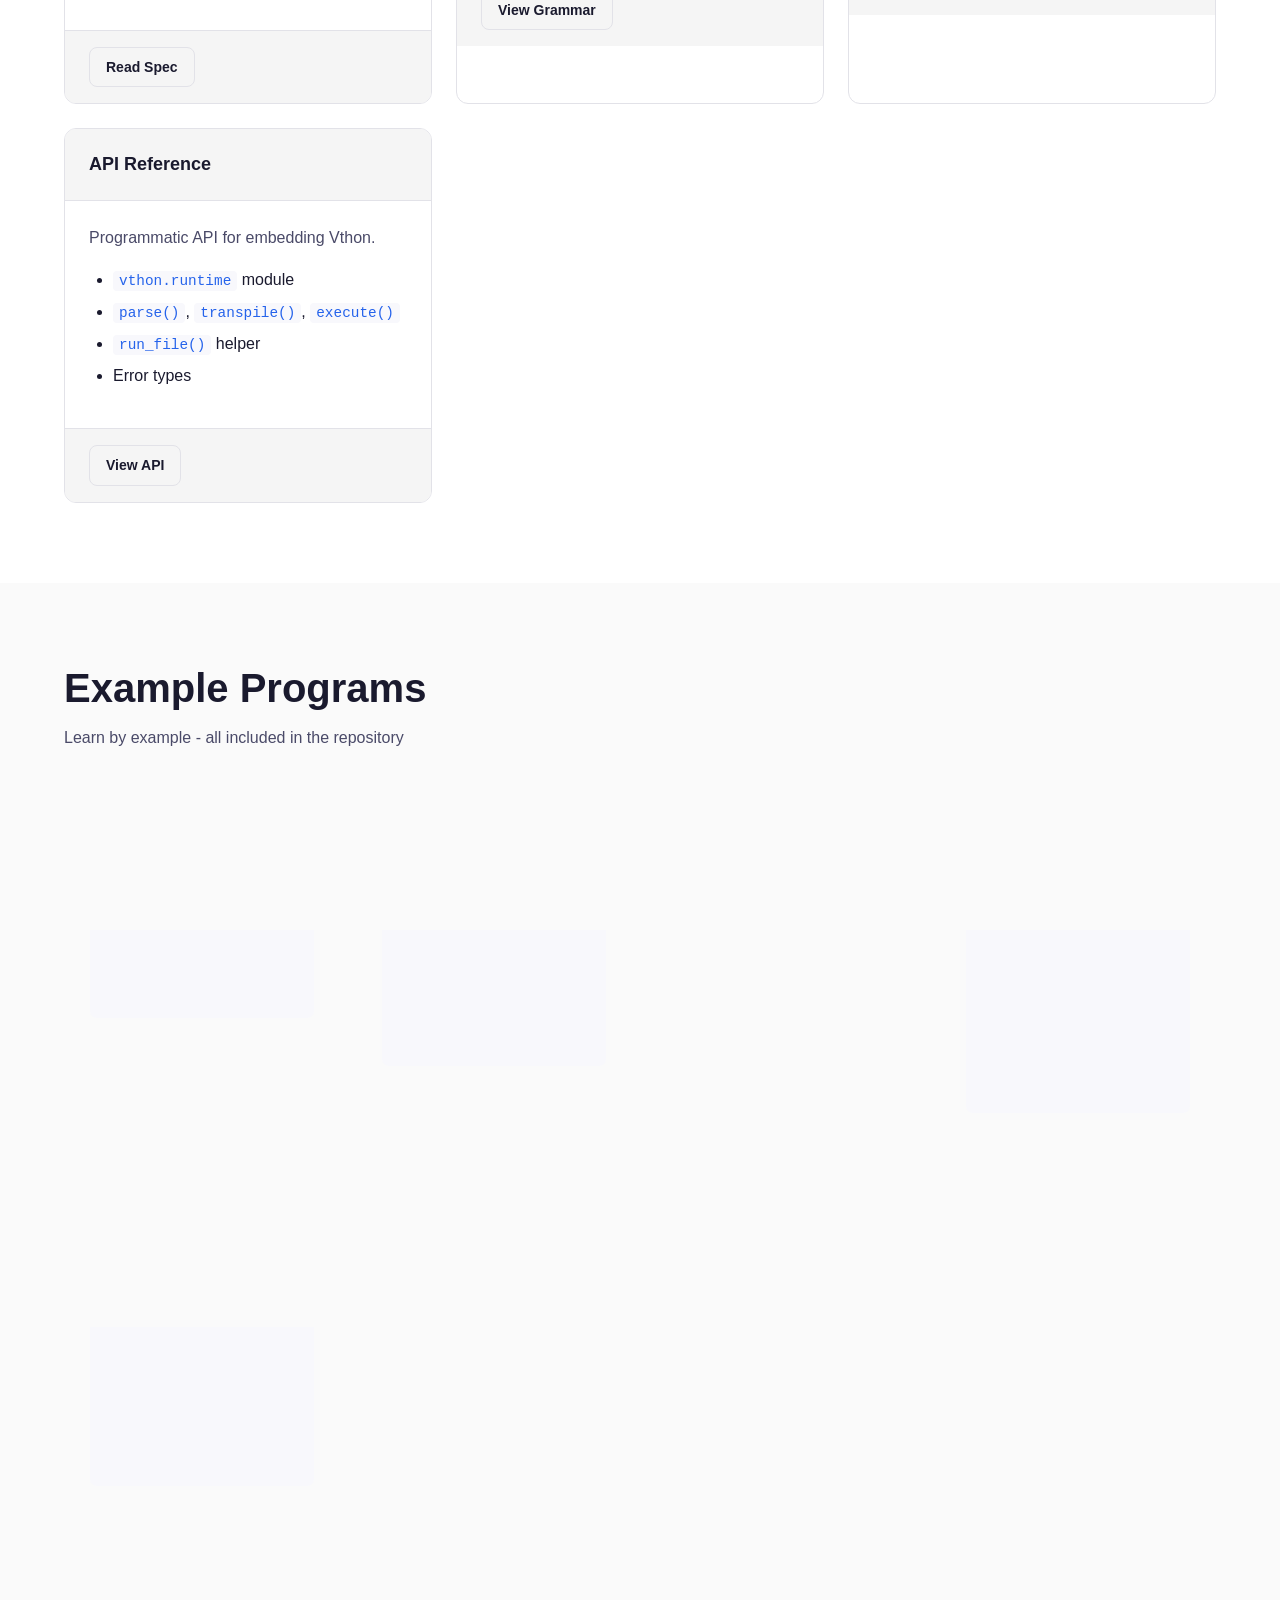
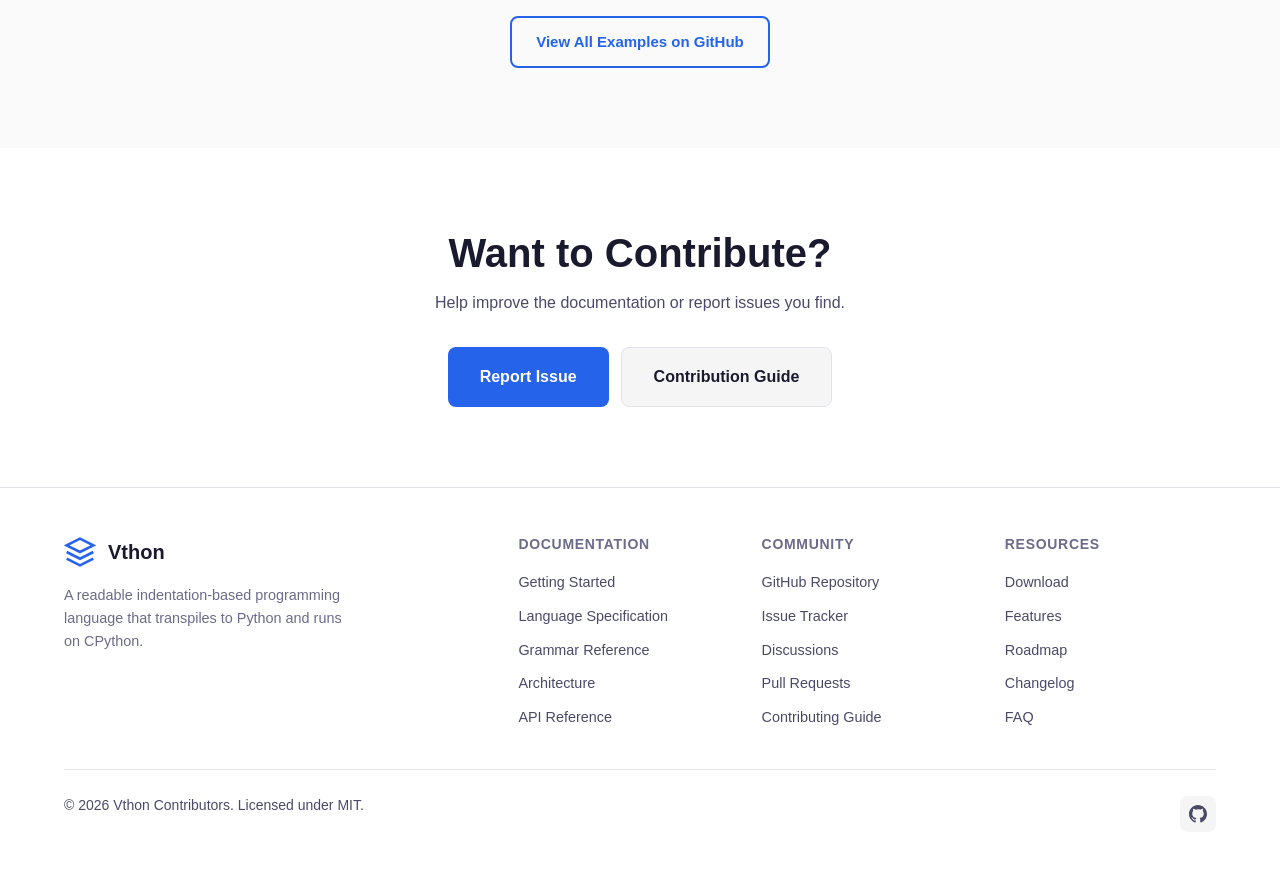
==== commit 94e122d0: "Production audit: Update website for Vthon v0.2.0 - Update all version references from 0.1.0 to v0.2" ====
--- a/docs/documentation/index.html
+++ b/docs/documentation/index.html
@@ -80,7 +80,7 @@
       <div class="container">
         <span class="hero-badge animate-fade-in-up">Documentation</span>
         <h1 id="doc-title" class="animate-fade-in-up">Documentation</h1>
-        <p class="animate-fade-in-up delay-1" style="max-width: 600px; margin: 0 auto;">Complete guides, reference materials, and API documentation for Vthon 0.1.0</p>
+        <p class="animate-fade-in-up delay-1" style="max-width: 600px; margin: 0 auto;">Complete guides, reference materials, and API documentation for Vthon v0.2.0</p>
       </div>
     </section>
 
@@ -260,7 +260,7 @@
               <p style="font-size: 0.9rem; color: var(--color-text-muted);">let/const, types, collections</p>
               <div class="code-block" style="margin-top: 1rem;">
                 <pre><code>let language = "Vthon"
-const VERSION = "0.1.0"
+const VERSION = "0.2.0"
 let features = ["readable", "indented"]
 print(language + " " + VERSION)</code></pre>
               </div>
--- a/docs/assets/css/style.css
+++ b/docs/assets/css/style.css
@@ -895,4 +895,128 @@
   a {
     text-decoration: underline;
   }
+}
+
+/* ============================================
+   Playground Styles
+   ============================================ */
+
+.playground {
+  /* Styles applied inline in HTML for simplicity */
+}
+
+.playground-editor {
+  width: 100%;
+  box-sizing: border-box;
+}
+
+.playground-editor:focus {
+  outline: none;
+}
+
+.playground-output {
+  white-space: pre-wrap;
+  word-wrap: break-word;
+}
+
+.playground-pane-header {
+  display: flex;
+  align-items: center;
+  justify-content: space-between;
+}
+
+.playground-toolbar {
+  display: flex;
+  flex-wrap: wrap;
+  gap: 0.5rem;
+  align-items: center;
+}
+
+.playground-examples {
+  display: flex;
+  flex-wrap: wrap;
+  gap: 0.5rem;
+}
+
+.playground-actions {
+  display: flex;
+  gap: 0.5rem;
+}
+
+.example-btn {
+  transition: all var(--transition-fast);
+}
+
+.example-btn.active {
+  background-color: var(--color-primary);
+  color: white;
+  border-color: var(--color-primary);
+}
+
+.example-btn.active:hover {
+  background-color: var(--color-primary-hover);
+  color: white;
+}
+
+/* Mobile responsive adjustments for playground */
+@media (max-width: 768px) {
+  .playground-editor-container {
+    grid-template-columns: 1fr !important;
+  }
+  
+  .playground-output-pane {
+    border-left: none !important;
+    border-top: 1px solid var(--color-border);
+  }
+  
+  .playground-toolbar {
+    flex-direction: column;
+    align-items: stretch;
+  }
+  
+  .playground-examples {
+    justify-content: center;
+  }
+  
+  .playground-actions {
+    justify-content: center;
+  }
+  
+  .playground-editor {
+    min-height: 250px;
+    max-height: 400px;
+  }
+  
+  .playground-output {
+    min-height: 250px;
+  }
+}
+
+@media (min-width: 769px) {
+  .playground-editor-container {
+    grid-template-columns: 1fr 1fr;
+  }
+}
+
+/* Ensure proper sizing on small screens */
+@media (max-width: 480px) {
+  .playground-editor {
+    font-size: 0.8125rem;
+    padding: 0.75rem;
+  }
+  
+  .playground-output {
+    font-size: 0.75rem;
+    padding: 0.75rem;
+  }
+  
+  .example-btn {
+    font-size: 0.7rem !important;
+    padding: 0.3rem 0.6rem !important;
+  }
+  
+  .playground-notice {
+    font-size: 0.8125rem !important;
+    padding: 0.75rem !important;
+  }
 }
